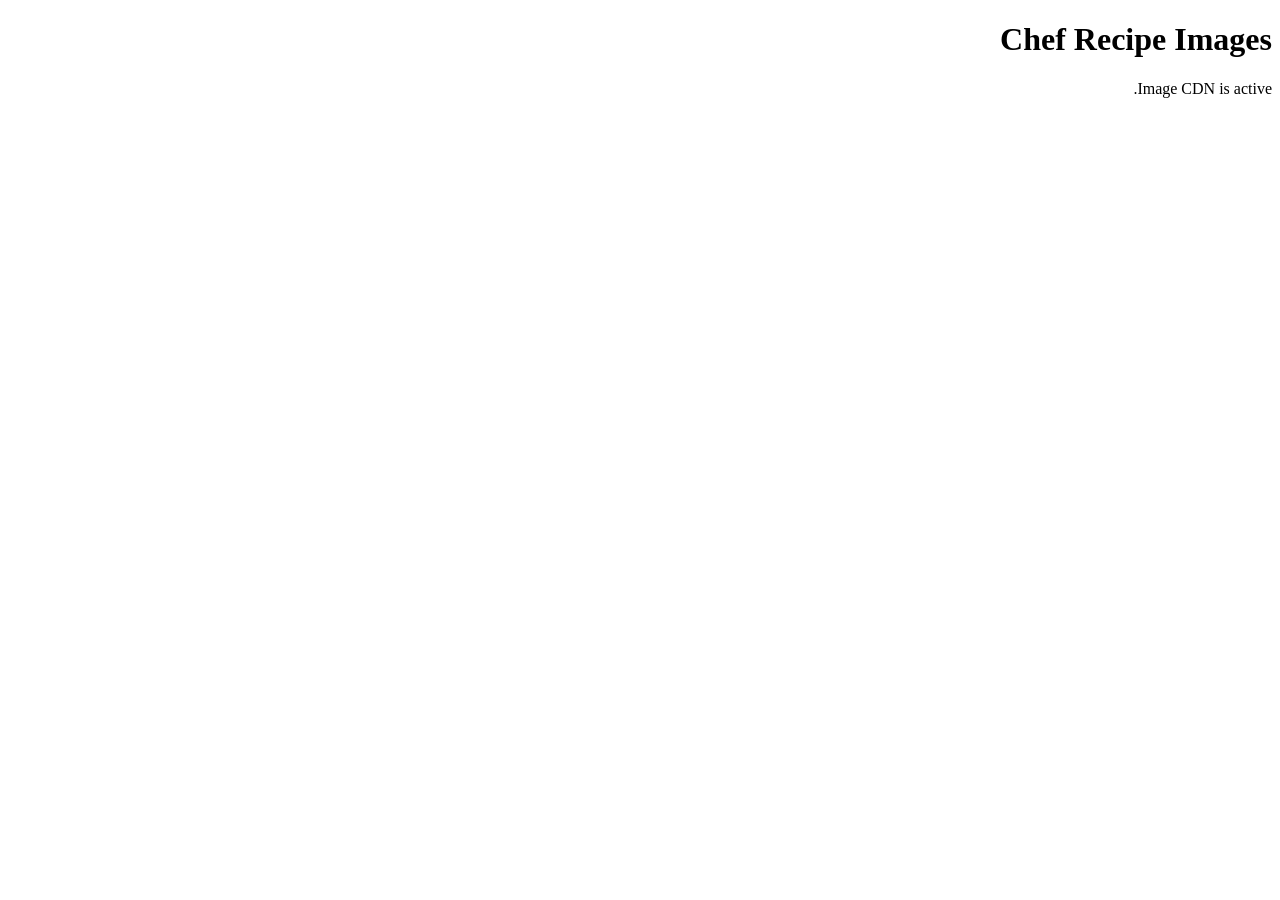
==== index.html @ d3a15dfd "Create index.html" ====
<!doctype html>
<html lang="fa" dir="rtl">
<head>
    <meta charset="utf-8">
    <meta name="viewport" content="width=device-width, initial-scale=1">
    <title>Chef Recipe Images</title>
</head>
<body>
    <h1>Chef Recipe Images</h1>
    <p>Image CDN is active.</p>
</body>
</html>
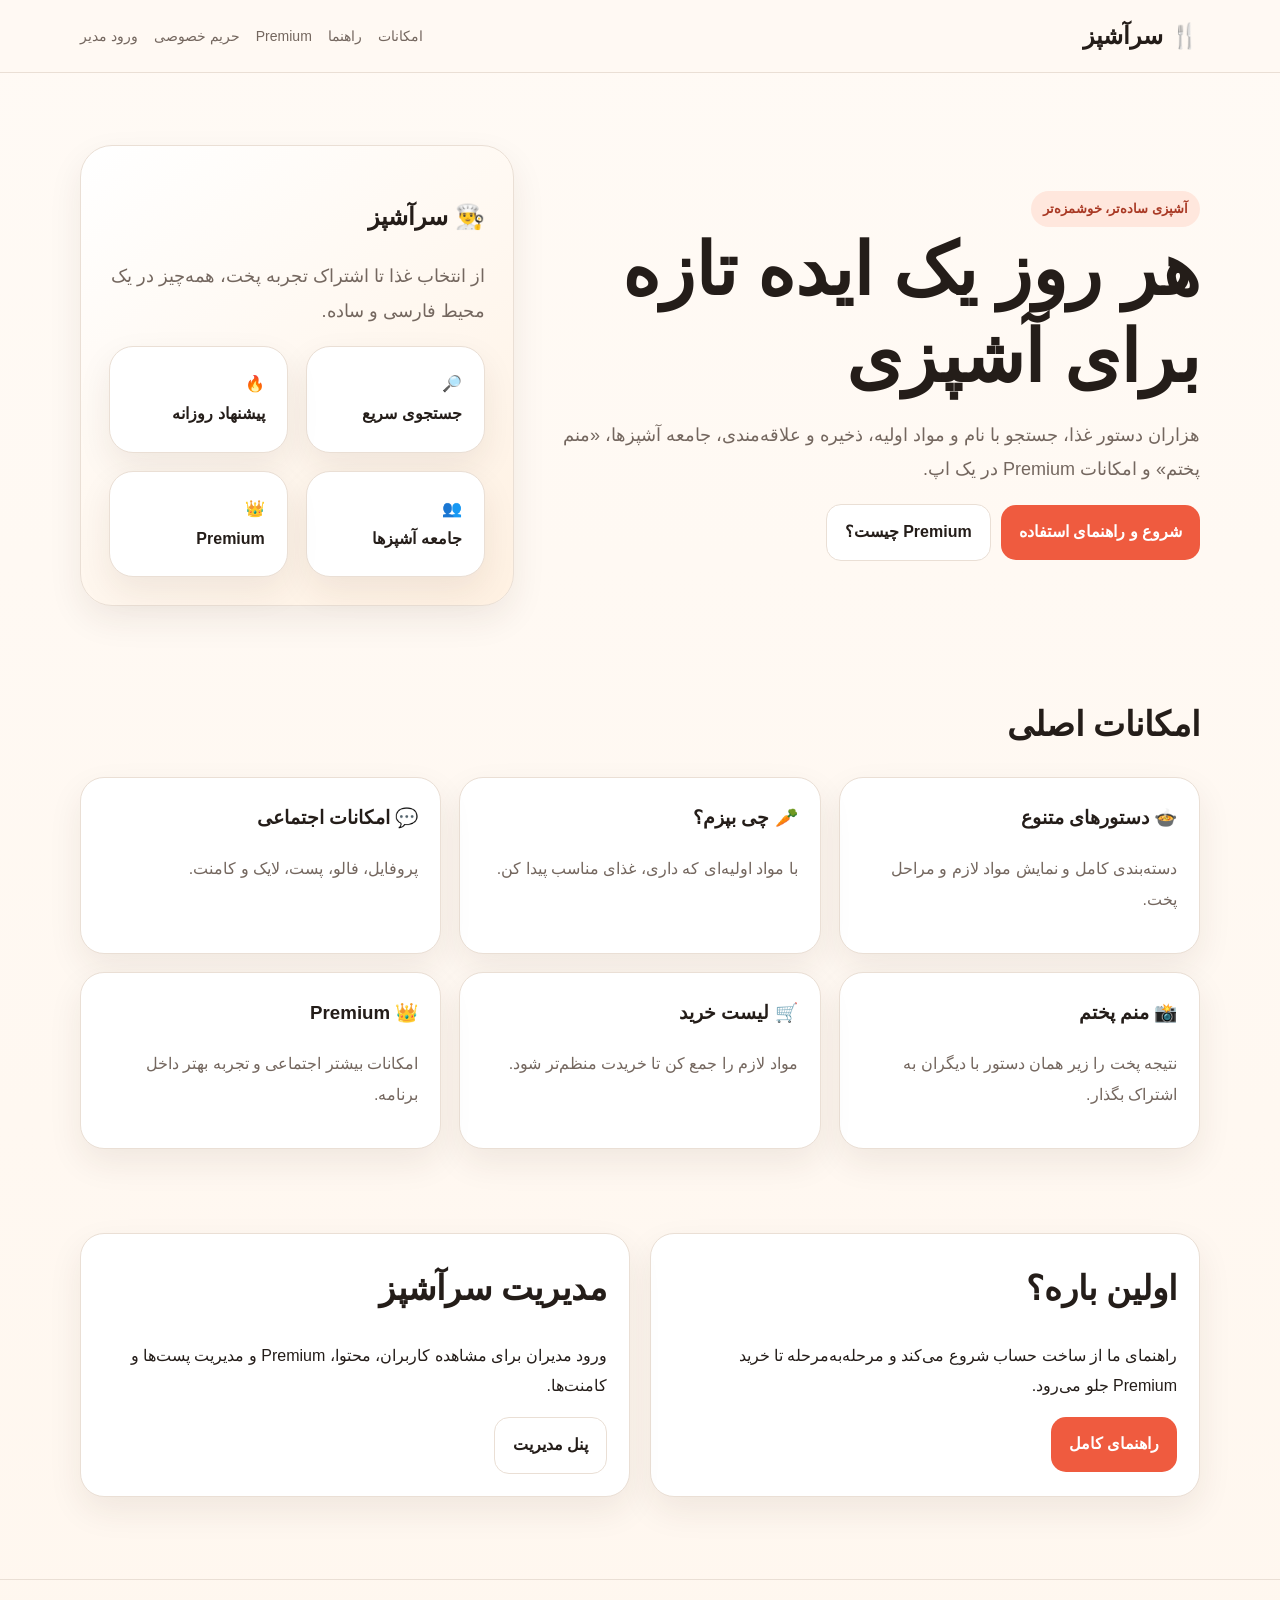
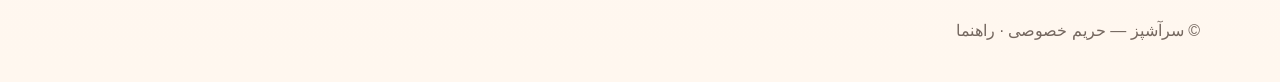
==== commit 99541b9b: "Add files via upload" ====
--- a/index.html
+++ b/index.html
@@ -1,12 +1,6 @@
-<!doctype html>
-<html lang="fa" dir="rtl">
-<head>
-    <meta charset="utf-8">
-    <meta name="viewport" content="width=device-width, initial-scale=1">
-    <title>Chef Recipe Images</title>
-</head>
-<body>
-    <h1>Chef Recipe Images</h1>
-    <p>Image CDN is active.</p>
-</body>
-</html>
+<!doctype html><html lang="fa" dir="rtl"><head><meta charset="utf-8"><meta name="viewport" content="width=device-width,initial-scale=1"><title>سرآشپز | دستور غذا و جامعه آشپزی</title><meta name="description" content="سرآشپز؛ هزاران دستور غذا، جستجو با مواد اولیه، جامعه آشپزی و Premium."><link rel="stylesheet" href="assets/site.css"></head><body>
+<nav class="nav"><div class="wrap navin"><a class="brand" href="index.html">🍴 سرآشپز</a><div class="navlinks"><a href="#features">امکانات</a><a href="guide.html">راهنما</a><a href="premium.html">Premium</a><a href="privacy.html">حریم خصوصی</a><a href="admin/">ورود مدیر</a></div></div></nav>
+<main class="wrap"><section class="hero"><div><span class="kicker">آشپزی ساده‌تر، خوشمزه‌تر</span><h1>هر روز یک ایده تازه برای آشپزی</h1><p>هزاران دستور غذا، جستجو با نام و مواد اولیه، ذخیره و علاقه‌مندی، جامعه آشپزها، «منم پختم» و امکانات Premium در یک اپ.</p><div class="row"><a class="btn" href="guide.html">شروع و راهنمای استفاده</a><a class="btn secondary" href="premium.html">Premium چیست؟</a></div></div><div class="heroCard"><h2>👨‍🍳 سرآشپز</h2><p>از انتخاب غذا تا اشتراک تجربه پخت، همه‌چیز در یک محیط فارسی و ساده.</p><div class="grid" style="grid-template-columns:1fr 1fr"><div class="card">🔎<br><b>جستجوی سریع</b></div><div class="card">🔥<br><b>پیشنهاد روزانه</b></div><div class="card">👥<br><b>جامعه آشپزها</b></div><div class="card">👑<br><b>Premium</b></div></div></div></section>
+<section id="features" class="section"><h2>امکانات اصلی</h2><div class="grid"><div class="card"><h3>🍲 دستورهای متنوع</h3><p class="muted">دسته‌بندی کامل و نمایش مواد لازم و مراحل پخت.</p></div><div class="card"><h3>🥕 چی بپزم؟</h3><p class="muted">با مواد اولیه‌ای که داری، غذای مناسب پیدا کن.</p></div><div class="card"><h3>💬 امکانات اجتماعی</h3><p class="muted">پروفایل، فالو، پست، لایک و کامنت.</p></div><div class="card"><h3>📸 منم پختم</h3><p class="muted">نتیجه پخت را زیر همان دستور با دیگران به اشتراک بگذار.</p></div><div class="card"><h3>🛒 لیست خرید</h3><p class="muted">مواد لازم را جمع کن تا خریدت منظم‌تر شود.</p></div><div class="card"><h3>👑 Premium</h3><p class="muted">امکانات بیشتر اجتماعی و تجربه بهتر داخل برنامه.</p></div></div></section>
+<section class="section"><div class="two"><div class="card"><h2>اولین باره؟</h2><p>راهنمای ما از ساخت حساب شروع می‌کند و مرحله‌به‌مرحله تا خرید Premium جلو می‌رود.</p><a class="btn" href="guide.html">راهنمای کامل</a></div><div class="card"><h2>مدیریت سرآشپز</h2><p>ورود مدیران برای مشاهده کاربران، محتوا، Premium و مدیریت پست‌ها و کامنت‌ها.</p><a class="btn secondary" href="admin/">پنل مدیریت</a></div></div></section></main>
+<footer class="footer"><div class="wrap">© سرآشپز — <a href="privacy.html">حریم خصوصی</a> · <a href="guide.html">راهنما</a></div></footer></body></html>
--- a/assets/site.css
+++ b/assets/site.css
@@ -0,0 +1 @@
+:root{--bg:#fff9f3;--card:#fff;--text:#241d19;--muted:#74675f;--brand:#ef5b3f;--brand2:#ff8a72;--stroke:#eadfd5;--ok:#17795b;--danger:#ba3e32;--shadow:0 14px 34px rgba(62,37,22,.08)}*{box-sizing:border-box}html{scroll-behavior:smooth}body{margin:0;font-family:Tahoma,Arial,sans-serif;background:linear-gradient(180deg,#fffaf5,#fff7ef);color:var(--text);line-height:1.9}a{color:inherit;text-decoration:none}.wrap{width:min(1120px,92%);margin:auto}.nav{position:sticky;top:0;z-index:10;background:rgba(255,249,243,.94);backdrop-filter:blur(14px);border-bottom:1px solid var(--stroke)}.navin{height:72px;display:flex;align-items:center;justify-content:space-between;gap:16px}.brand{font-weight:800;font-size:24px}.navlinks{display:flex;gap:16px;flex-wrap:wrap;color:var(--muted);font-size:14px}.btn{display:inline-flex;align-items:center;justify-content:center;border:0;border-radius:15px;padding:12px 18px;font-weight:700;cursor:pointer;background:var(--brand);color:#fff}.btn.secondary{background:#fff;color:var(--text);border:1px solid var(--stroke)}.btn.danger{background:var(--danger)}.hero{padding:72px 0 44px;display:grid;grid-template-columns:1.2fr .8fr;gap:36px;align-items:center}.hero h1{font-size:clamp(38px,6vw,72px);line-height:1.2;margin:0 0 18px}.hero p{font-size:18px;color:var(--muted)}.heroCard{background:linear-gradient(145deg,#fff,#fff1e2);border:1px solid var(--stroke);border-radius:32px;padding:28px;box-shadow:var(--shadow)}.kicker{display:inline-block;background:#ffe7dd;color:#a93924;padding:6px 12px;border-radius:999px;font-size:13px;font-weight:700}.grid{display:grid;grid-template-columns:repeat(3,1fr);gap:18px}.card{background:var(--card);border:1px solid var(--stroke);border-radius:24px;padding:22px;box-shadow:var(--shadow)}.card h3{margin-top:0}.section{padding:42px 0}.section h2{font-size:34px;margin:0 0 20px}.muted{color:var(--muted)}.steps{counter-reset:item;display:grid;gap:14px}.step{background:#fff;border:1px solid var(--stroke);border-radius:18px;padding:18px}.footer{padding:36px 0;border-top:1px solid var(--stroke);color:var(--muted);margin-top:40px}.two{display:grid;grid-template-columns:1fr 1fr;gap:20px}.notice{background:#fff5d9;border:1px solid #f1d78e;border-radius:16px;padding:14px}.admin-shell{min-height:100vh;display:grid;grid-template-columns:260px 1fr}.sidebar{background:#211b18;color:#fff;padding:24px;position:sticky;top:0;height:100vh}.sidebar h2{margin-top:0}.sidebtn{display:block;width:100%;text-align:right;padding:11px 12px;border-radius:12px;border:0;background:transparent;color:#ddd;cursor:pointer;margin:4px 0}.sidebtn.active,.sidebtn:hover{background:#352c28;color:#fff}.admin-main{padding:28px;background:#f8f4f0;min-width:0}.toolbar{display:flex;justify-content:space-between;align-items:center;gap:16px;margin-bottom:20px}.statgrid{display:grid;grid-template-columns:repeat(4,1fr);gap:14px}.stat{background:#fff;border:1px solid var(--stroke);border-radius:18px;padding:18px}.stat b{font-size:28px;display:block}.panel{background:#fff;border:1px solid var(--stroke);border-radius:20px;padding:18px;overflow:auto}.table{width:100%;border-collapse:collapse;min-width:760px}.table th,.table td{padding:12px;border-bottom:1px solid #eee;text-align:right;vertical-align:top}.table th{color:var(--muted);font-size:13px}.pill{display:inline-block;border-radius:999px;padding:3px 9px;background:#eee;font-size:12px}.pill.ok{background:#dff4eb;color:#126447}.pill.bad{background:#fde5e1;color:#9a3329}.loginbox{width:min(440px,92%);margin:10vh auto;background:#fff;border:1px solid var(--stroke);border-radius:24px;padding:26px;box-shadow:var(--shadow)}input,textarea,select{width:100%;padding:12px 14px;border:1px solid var(--stroke);border-radius:12px;background:#fff;color:var(--text);font:inherit;margin:6px 0 12px}.hidden{display:none!important}.row{display:flex;gap:10px;align-items:center;flex-wrap:wrap}.small{font-size:12px}.truncate{max-width:280px;white-space:nowrap;overflow:hidden;text-overflow:ellipsis}@media(max-width:850px){.hero,.two{grid-template-columns:1fr}.grid{grid-template-columns:1fr}.statgrid{grid-template-columns:1fr 1fr}.admin-shell{grid-template-columns:1fr}.sidebar{position:relative;height:auto}.navlinks{display:none}}@media(max-width:500px){.statgrid{grid-template-columns:1fr}.admin-main{padding:14px}}
